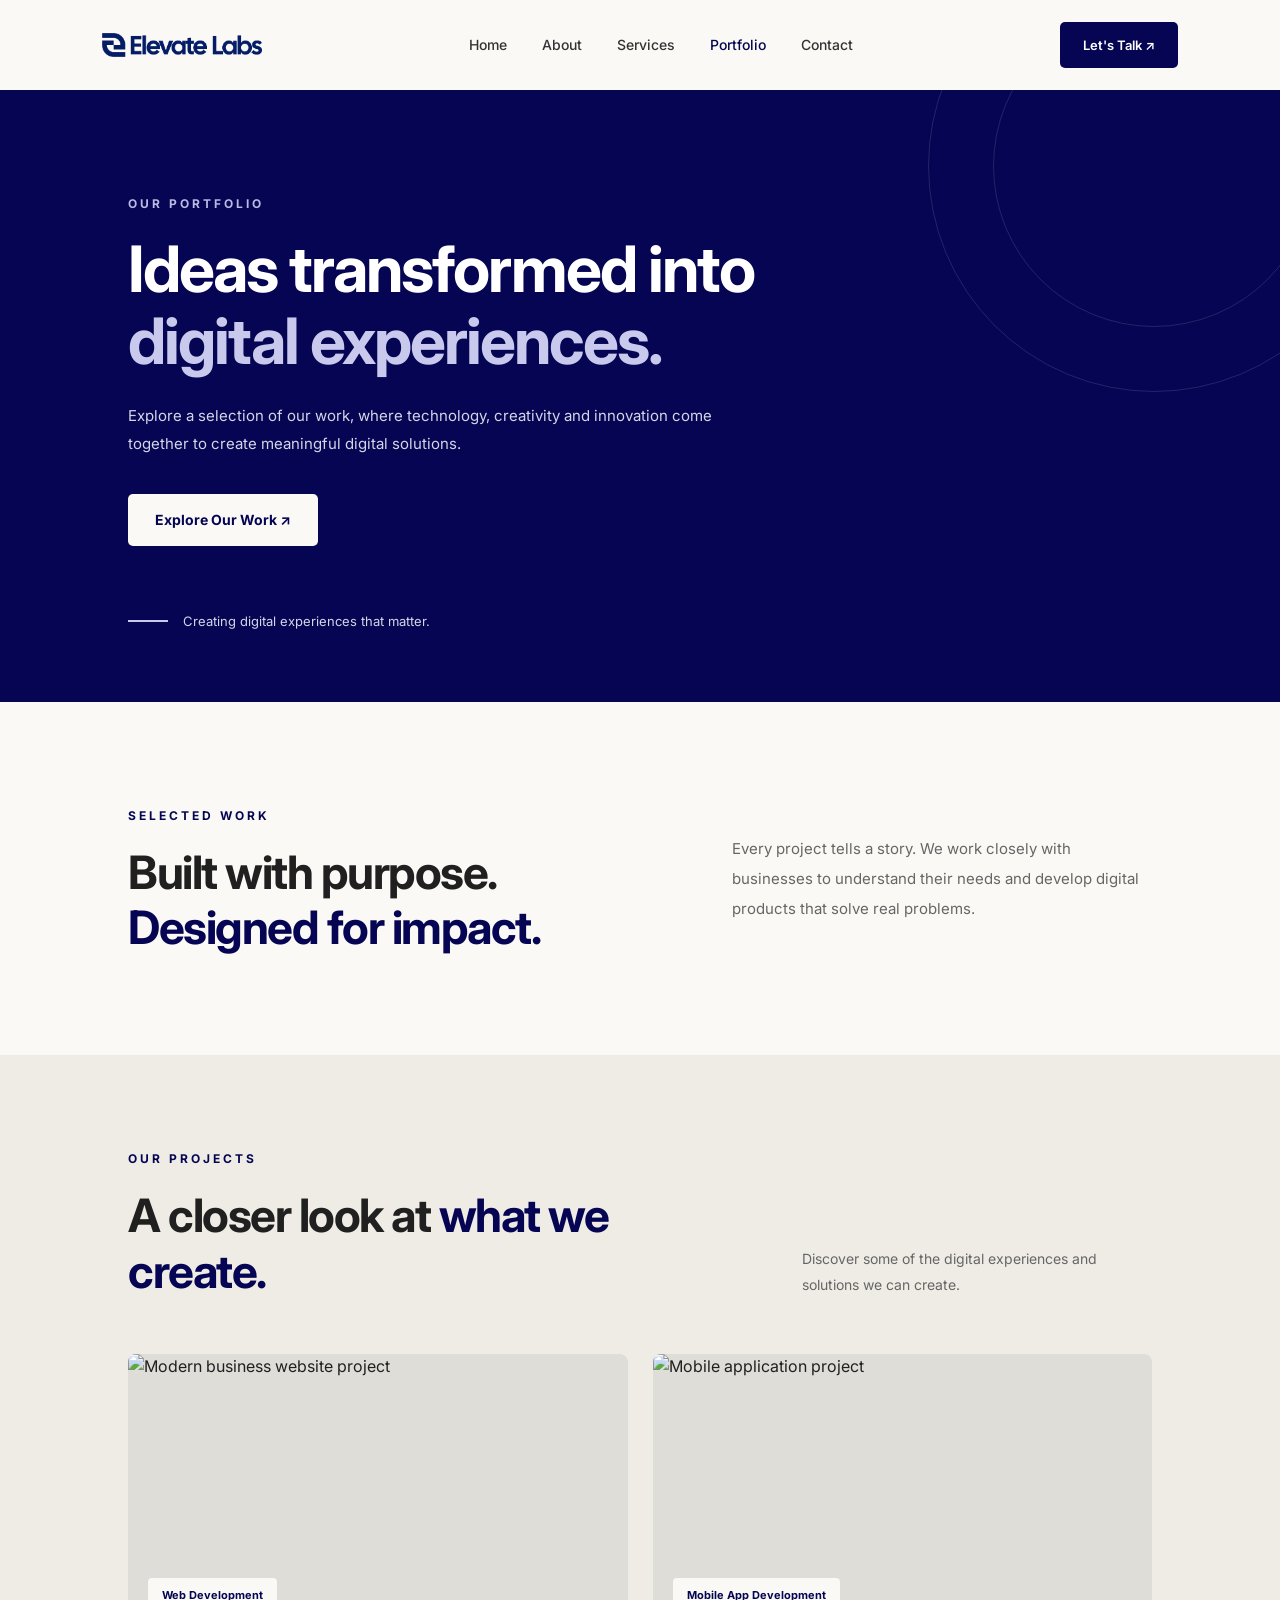
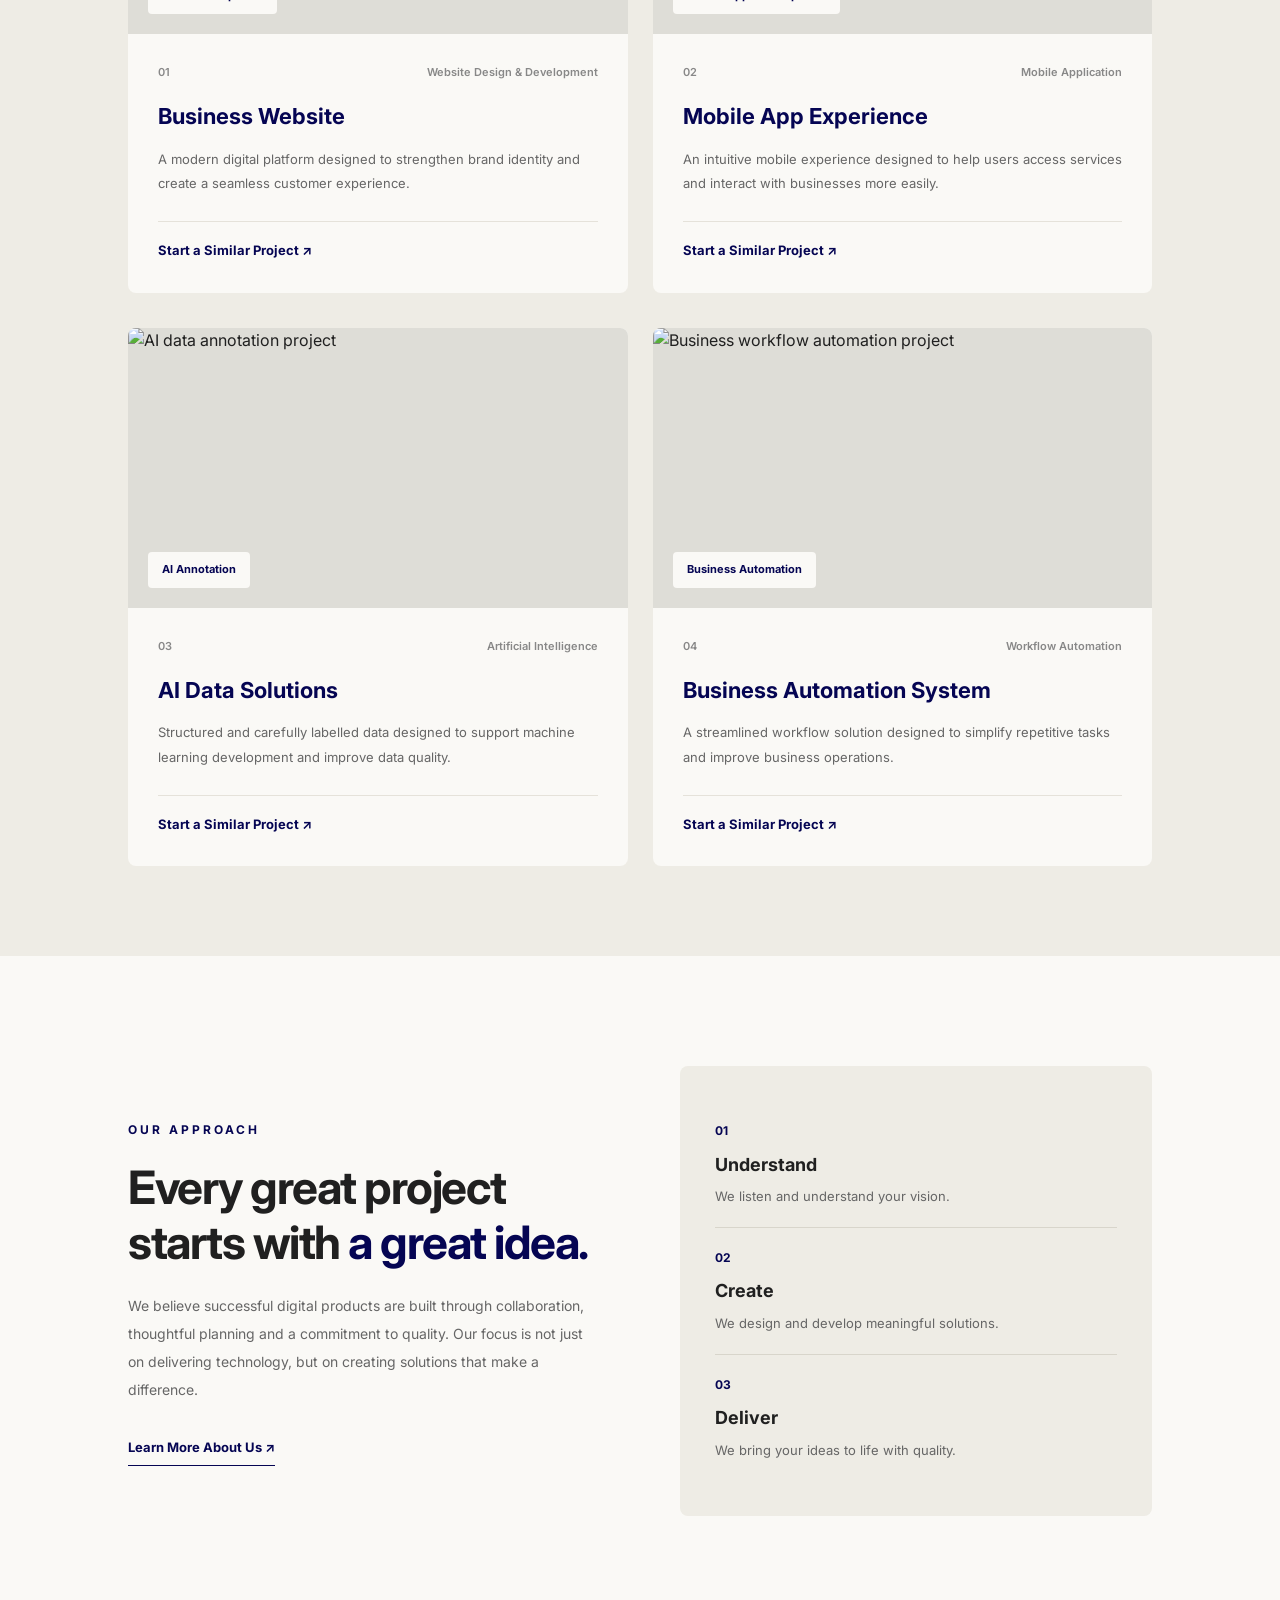
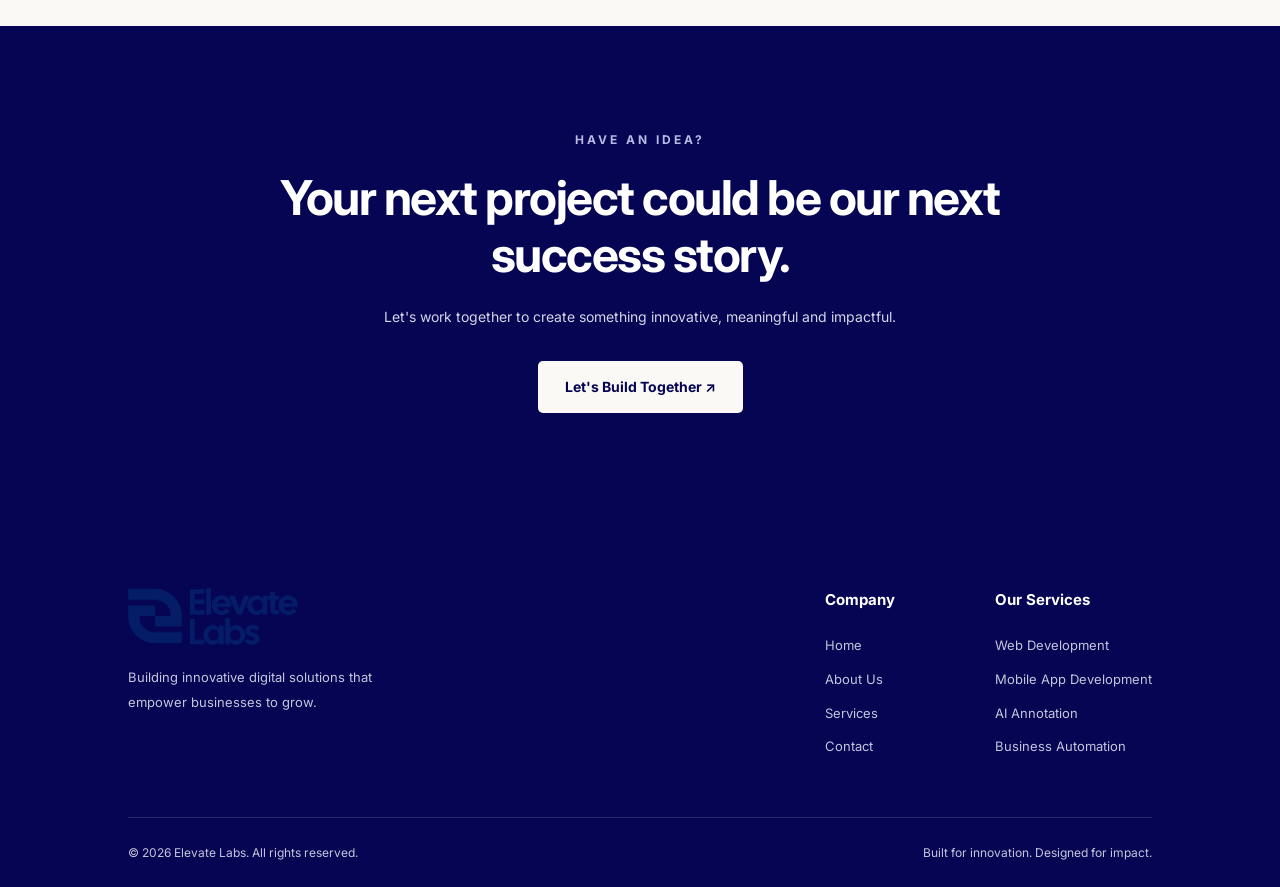
==== portfolio.html @ 23c3690e "last commit" ====
<!DOCTYPE html>
<html lang="en">
<head>
    <meta charset="UTF-8">
    <meta name="viewport" content="width=device-width, initial-scale=1.0">

    <title>Our Portfolio | Elevate Labs</title>

    <link rel="stylesheet" href="portfolio.css">

    <link rel="preconnect" href="https://fonts.googleapis.com">
    <link rel="preconnect" href="https://fonts.gstatic.com" crossorigin>

    <link href="https://fonts.googleapis.com/css2?family=Inter:wght@400;500;600;700;800&display=swap" rel="stylesheet">
</head>

<body>

    <!-- NAVBAR -->
    <header class="navbar">

        <a href="index.html" class="logo">
            <img src="image/Primary Logo Dark.png" alt="Elevate Labs Logo">
        </a>

        <nav>
            <a href="index.html">Home</a>
            <a href="about.html">About</a>
            <a href="services.html">Services</a>
            <a href="portfolio.html" class="active">Portfolio</a>
            <a href="contact.html">Contact</a>
        </nav>

        <a href="contact.html" class="nav-btn">Let's Talk ↗</a>

    </header>


    <!-- PORTFOLIO HERO -->
    <section class="portfolio-hero">

        <div class="portfolio-hero-content">

            <span class="subtitle">OUR PORTFOLIO</span>

            <h1>
                Ideas transformed
                into <span>digital experiences.</span>
            </h1>

            <p>
                Explore a selection of our work, where technology,
                creativity and innovation come together to create
                meaningful digital solutions.
            </p>

            <a href="#projects" class="primary-btn">
                Explore Our Work ↗
            </a>

        </div>

        <div class="hero-bottom">
            <span></span>
            <p>Creating digital experiences that matter.</p>
        </div>

    </section>


    <!-- PORTFOLIO INTRO -->
    <section class="portfolio-intro">

        <div class="intro-heading">

            <span class="subtitle">SELECTED WORK</span>

            <h2>
                Built with purpose.
                <span>Designed for impact.</span>
            </h2>

        </div>

        <div class="intro-description">

            <p>
                Every project tells a story. We work closely with
                businesses to understand their needs and develop
                digital products that solve real problems.
            </p>

        </div>

    </section>


    <!-- PROJECTS SECTION -->
    <section class="projects-section" id="projects">

        <div class="projects-heading">

            <div>
                <span class="subtitle">OUR PROJECTS</span>

                <h2>
                    A closer look at
                    <span>what we create.</span>
                </h2>
            </div>

            <p>
                Discover some of the digital experiences
                and solutions we can create.
            </p>

        </div>


        <!-- PROJECT GRID -->
        <div class="projects-grid">


            <!-- PROJECT ONE -->
            <article class="project-card">

                <div class="project-image">

                    <img
                        src="assets/images/project-one.jpg"
                        alt="Modern business website project"
                    >

                    <span class="project-category">Web Development</span>

                </div>

                <div class="project-content">

                    <div class="project-meta">
                        <span>01</span>
                        <span>Website Design & Development</span>
                    </div>

                    <h3>Business Website</h3>

                    <p>
                        A modern digital platform designed to
                        strengthen brand identity and create
                        a seamless customer experience.
                    </p>

                    <a href="contact.html" class="project-link">
                        Start a Similar Project ↗
                    </a>

                </div>

            </article>


            <!-- PROJECT TWO -->
            <article class="project-card">

                <div class="project-image">

                    <img
                        src="assets/images/project-two.jpg"
                        alt="Mobile application project"
                    >

                    <span class="project-category">Mobile App Development</span>

                </div>

                <div class="project-content">

                    <div class="project-meta">
                        <span>02</span>
                        <span>Mobile Application</span>
                    </div>

                    <h3>Mobile App Experience</h3>

                    <p>
                        An intuitive mobile experience designed
                        to help users access services and interact
                        with businesses more easily.
                    </p>

                    <a href="contact.html" class="project-link">
                        Start a Similar Project ↗
                    </a>

                </div>

            </article>


            <!-- PROJECT THREE -->
            <article class="project-card">

                <div class="project-image">

                    <img
                        src="assets/images/project-three.jpg"
                        alt="AI data annotation project"
                    >

                    <span class="project-category">AI Annotation</span>

                </div>

                <div class="project-content">

                    <div class="project-meta">
                        <span>03</span>
                        <span>Artificial Intelligence</span>
                    </div>

                    <h3>AI Data Solutions</h3>

                    <p>
                        Structured and carefully labelled data
                        designed to support machine learning
                        development and improve data quality.
                    </p>

                    <a href="contact.html" class="project-link">
                        Start a Similar Project ↗
                    </a>

                </div>

            </article>


            <!-- PROJECT FOUR -->
            <article class="project-card">

                <div class="project-image">

                    <img
                        src="assets/images/project-four.jpg"
                        alt="Business workflow automation project"
                    >

                    <span class="project-category">Business Automation</span>

                </div>

                <div class="project-content">

                    <div class="project-meta">
                        <span>04</span>
                        <span>Workflow Automation</span>
                    </div>

                    <h3>Business Automation System</h3>

                    <p>
                        A streamlined workflow solution designed
                        to simplify repetitive tasks and improve
                        business operations.
                    </p>

                    <a href="contact.html" class="project-link">
                        Start a Similar Project ↗
                    </a>

                </div>

            </article>


        </div>

    </section>


    <!-- OUR APPROACH -->
    <section class="portfolio-approach">

        <div class="approach-content">

            <span class="subtitle">OUR APPROACH</span>

            <h2>
                Every great project
                starts with <span>a great idea.</span>
            </h2>

            <p>
                We believe successful digital products are built
                through collaboration, thoughtful planning and
                a commitment to quality. Our focus is not just
                on delivering technology, but on creating
                solutions that make a difference.
            </p>

            <a href="about.html" class="approach-link">
                Learn More About Us ↗
            </a>

        </div>

        <div class="approach-box">

            <div class="approach-item">
                <span>01</span>
                <h3>Understand</h3>
                <p>We listen and understand your vision.</p>
            </div>

            <div class="approach-item">
                <span>02</span>
                <h3>Create</h3>
                <p>We design and develop meaningful solutions.</p>
            </div>

            <div class="approach-item">
                <span>03</span>
                <h3>Deliver</h3>
                <p>We bring your ideas to life with quality.</p>
            </div>

        </div>

    </section>


    <!-- CTA SECTION -->
    <section class="portfolio-cta">

        <span class="subtitle">HAVE AN IDEA?</span>

        <h2>
            Your next project
            could be our next success story.
        </h2>

        <p>
            Let's work together to create something
            innovative, meaningful and impactful.
        </p>

        <a href="contact.html" class="primary-btn">
            Let's Build Together ↗
        </a>

    </section>


    <!-- FOOTER -->
    <footer class="footer">

        <div class="footer-top">

            <div class="footer-brand">

                <a href="index.html">
                    <img src="image/Secondary Logo Dark.png" alt="Elevate Labs">
                </a>

                <p>
                    Building innovative digital solutions
                    that empower businesses to grow.
                </p>

            </div>


            <div class="footer-links">

                <div>
                    <h3>Company</h3>
                    <a href="index.html">Home</a>
                    <a href="about.html">About Us</a>
                    <a href="services.html">Services</a>
                    <a href="contact.html">Contact</a>
                </div>


                <div>
                    <h3>Our Services</h3>
                    <a href="services.html">Web Development</a>
                    <a href="services.html">Mobile App Development</a>
                    <a href="services.html">AI Annotation</a>
                    <a href="services.html">Business Automation</a>
                </div>

            </div>

        </div>


        <div class="footer-bottom">

            <p>© 2026 Elevate Labs. All rights reserved.</p>

            <p>Built for innovation. Designed for impact.</p>

        </div>

    </footer>

</body>
</html>
---- portfolio.css ----
/* =========================
   GENERAL STYLING
========================= */

* {
    margin: 0;
    padding: 0;
    box-sizing: border-box;
}

html {
    scroll-behavior: smooth;
    overflow-x: hidden;
}

body {
    font-family: 'Inter', sans-serif;
    background: #faf9f6;
    color: #202020;
    line-height: 1.6;
    overflow-x: hidden;
}

a {
    text-decoration: none;
    color: inherit;
}

img {
    display: block;
    max-width: 100%;
}


/* =========================
   NAVBAR
========================= */

.navbar {
    width: 100%;
    min-height: 90px;
    padding: 20px 8%;
    display: flex;
    align-items: center;
    justify-content: space-between;
    background: #faf9f6;
    position: relative;
    z-index: 10;
}

.logo img {
    width: 160px;
}

.navbar nav {
    display: flex;
    align-items: center;
    gap: 35px;
}

.navbar nav a {
    font-size: 14px;
    font-weight: 500;
    color: #333;
    transition: 0.3s ease;
}

.navbar nav a:hover,
.navbar nav a.active {
    color: rgb(5, 5, 83);
}

.nav-btn {
    padding: 13px 23px;
    background: rgb(5, 5, 83);
    color: white;
    border-radius: 5px;
    font-size: 13px;
    font-weight: 600;
    transition: 0.3s ease;
}

.nav-btn:hover {
    background: #17176d;
    transform: translateY(-3px);
}


/* =========================
   PORTFOLIO HERO
========================= */

.portfolio-hero {
    min-height: 520px;
    padding: 100px 10% 70px;
    background: rgb(5, 5, 83);
    color: white;
    display: flex;
    flex-direction: column;
    justify-content: center;
    position: relative;
    overflow: hidden;
}

.portfolio-hero::before {
    content: "";
    position: absolute;
    width: 450px;
    height: 450px;
    border: 1px solid rgba(255, 255, 255, 0.12);
    border-radius: 50%;
    right: -100px;
    top: -150px;
}

.portfolio-hero::after {
    content: "";
    position: absolute;
    width: 320px;
    height: 320px;
    border: 1px solid rgba(255, 255, 255, 0.12);
    border-radius: 50%;
    right: -35px;
    top: -85px;
}

.portfolio-hero-content {
    max-width: 800px;
    position: relative;
    z-index: 2;
}

.subtitle {
    display: inline-block;
    color: #b9b9e4;
    font-size: 12px;
    font-weight: 700;
    letter-spacing: 3px;
    margin-bottom: 20px;
}

.portfolio-hero h1 {
    font-size: clamp(40px, 5vw, 68px);
    line-height: 1.12;
    letter-spacing: -2px;
    margin-bottom: 25px;
}

.portfolio-hero h1 span {
    display: block;
    color: #c9c9ed;
}

.portfolio-hero-content > p {
    max-width: 600px;
    font-size: 15px;
    color: #d5d5e8;
    line-height: 1.9;
    margin-bottom: 35px;
}

.primary-btn {
    display: inline-block;
    padding: 15px 27px;
    background: #faf9f6;
    color: rgb(5, 5, 83);
    border-radius: 5px;
    font-size: 14px;
    font-weight: 700;
    transition: 0.3s ease;
}

.primary-btn:hover {
    background: #e6e4dc;
    transform: translateY(-4px);
}

.hero-bottom {
    display: flex;
    align-items: center;
    gap: 15px;
    margin-top: 65px;
    position: relative;
    z-index: 2;
}

.hero-bottom span {
    width: 40px;
    height: 2px;
    background: #c9c9ed;
}

.hero-bottom p {
    font-size: 13px;
    color: #d5d5e8;
}


/* =========================
   PORTFOLIO INTRO
========================= */

.portfolio-intro {
    padding: 100px 10%;
    display: grid;
    grid-template-columns: 1fr 0.8fr;
    gap: 80px;
    align-items: center;
}

.portfolio-intro .subtitle,
.projects-heading .subtitle,
.portfolio-approach .subtitle,
.portfolio-cta .subtitle {
    color: rgb(5, 5, 83);
}

.intro-heading h2 {
    font-size: clamp(32px, 4vw, 46px);
    line-height: 1.2;
    letter-spacing: -1.5px;
}

.intro-heading h2 span {
    color: rgb(5, 5, 83);
}

.intro-description p {
    font-size: 15px;
    color: #666;
    line-height: 2;
}


/* =========================
   PROJECTS SECTION
========================= */

.projects-section {
    padding: 90px 10%;
    background: #eeece5;
}

.projects-heading {
    display: flex;
    align-items: flex-end;
    justify-content: space-between;
    gap: 40px;
    margin-bottom: 55px;
}

.projects-heading h2 {
    max-width: 550px;
    font-size: clamp(32px, 4vw, 46px);
    line-height: 1.2;
    letter-spacing: -1.5px;
}

.projects-heading h2 span {
    color: rgb(5, 5, 83);
}

.projects-heading > p {
    max-width: 350px;
    font-size: 14px;
    color: #666;
    line-height: 1.9;
}


/* PROJECT GRID */

.projects-grid {
    display: grid;
    grid-template-columns: repeat(2, 1fr);
    gap: 35px 25px;
}

.project-card {
    background: #faf9f6;
    border-radius: 8px;
    overflow: hidden;
    transition: 0.35s ease;
}

.project-card:hover {
    transform: translateY(-7px);
    box-shadow: 0 18px 40px rgba(5, 5, 83, 0.09);
}


/* PROJECT IMAGES */

.project-image {
    height: 280px;
    position: relative;
    overflow: hidden;
    background: #deddd7;
}

.project-image img {
    width: 100%;
    height: 100%;
    object-fit: cover;
    transition: 0.5s ease;
}

.project-card:hover .project-image img {
    transform: scale(1.05);
}

.project-category {
    position: absolute;
    left: 20px;
    bottom: 20px;
    padding: 9px 14px;
    border-radius: 4px;
    background: #faf9f6;
    color: rgb(5, 5, 83);
    font-size: 11px;
    font-weight: 700;
}


/* PROJECT CONTENT */

.project-content {
    padding: 30px;
}

.project-meta {
    display: flex;
    justify-content: space-between;
    gap: 15px;
    margin-bottom: 18px;
}

.project-meta span {
    font-size: 11px;
    color: #888;
    font-weight: 600;
}

.project-content h3 {
    font-size: 22px;
    color: rgb(5, 5, 83);
    margin-bottom: 12px;
}

.project-content > p {
    font-size: 13px;
    color: #666;
    line-height: 1.9;
    margin-bottom: 25px;
}

.project-link {
    display: inline-block;
    padding-top: 18px;
    border-top: 1px solid #e5e2da;
    width: 100%;
    color: rgb(5, 5, 83);
    font-size: 13px;
    font-weight: 700;
    transition: 0.3s ease;
}

.project-link:hover {
    letter-spacing: 0.5px;
}


/* =========================
   OUR APPROACH
========================= */

.portfolio-approach {
    padding: 110px 10%;
    display: grid;
    grid-template-columns: 1fr 1fr;
    gap: 80px;
    align-items: center;
}

.approach-content h2 {
    font-size: clamp(32px, 4vw, 46px);
    line-height: 1.2;
    letter-spacing: -1.5px;
    margin-bottom: 22px;
}

.approach-content h2 span {
    color: rgb(5, 5, 83);
}

.approach-content > p {
    font-size: 14px;
    color: #666;
    line-height: 2;
    margin-bottom: 30px;
}

.approach-link {
    display: inline-block;
    color: rgb(5, 5, 83);
    font-size: 13px;
    font-weight: 700;
    border-bottom: 1px solid rgb(5, 5, 83);
    padding-bottom: 7px;
    transition: 0.3s ease;
}

.approach-link:hover {
    opacity: 0.6;
}


/* APPROACH BOX */

.approach-box {
    background: #eeece5;
    padding: 35px;
    border-radius: 8px;
}

.approach-item {
    padding: 20px 0;
    border-bottom: 1px solid #d8d5cb;
}

.approach-item:last-child {
    border-bottom: none;
}

.approach-item span {
    display: block;
    color: rgb(5, 5, 83);
    font-size: 12px;
    font-weight: 700;
    margin-bottom: 10px;
}

.approach-item h3 {
    font-size: 18px;
    margin-bottom: 7px;
}

.approach-item p {
    font-size: 13px;
    color: #666;
}


/* =========================
   CTA SECTION
========================= */

.portfolio-cta {
    background: rgb(5, 5, 83);
    color: white;
    padding: 100px 10%;
    text-align: center;
}

.portfolio-cta .subtitle {
    color: #b9b9e4;
}

.portfolio-cta h2 {
    max-width: 750px;
    margin: 0 auto 20px;
    font-size: clamp(32px, 4vw, 48px);
    line-height: 1.2;
    letter-spacing: -1.5px;
}

.portfolio-cta > p {
    max-width: 550px;
    margin: 0 auto 30px;
    font-size: 14px;
    color: #d5d5e8;
    line-height: 1.9;
}


/* =========================
   FOOTER
========================= */

.footer {
    background: rgb(5, 5, 83);
    color: white;
    padding: 75px 10% 25px;
}

.footer-top {
    display: flex;
    justify-content: space-between;
    gap: 60px;
    padding-bottom: 60px;
}

.footer-brand {
    max-width: 300px;
}

.footer-brand img {
    width: 170px;
    max-width: 100%;
    margin-bottom: 20px;
}

.footer-brand p {
    color: #c5c5dd;
    font-size: 13px;
    line-height: 1.9;
}

.footer-links {
    display: flex;
    gap: 100px;
}

.footer-links div {
    display: flex;
    flex-direction: column;
    gap: 13px;
}

.footer-links h3 {
    font-size: 15px;
    margin-bottom: 10px;
}

.footer-links a {
    font-size: 13px;
    color: #c5c5dd;
    transition: 0.3s ease;
}

.footer-links a:hover {
    color: white;
    transform: translateX(4px);
}

.footer-bottom {
    border-top: 1px solid rgba(255, 255, 255, 0.15);
    padding-top: 25px;
    display: flex;
    justify-content: space-between;
    gap: 20px;
}

.footer-bottom p {
    font-size: 12px;
    color: #c5c5dd;
}


/* =========================
   TABLET RESPONSIVENESS
========================= */

@media (max-width: 992px) {

    .navbar {
        padding: 20px 5%;
    }

    .navbar nav {
        gap: 20px;
    }

    .portfolio-intro,
    .projects-section,
    .portfolio-approach {
        padding-left: 6%;
        padding-right: 6%;
    }

    .portfolio-intro {
        gap: 40px;
    }

    .portfolio-approach {
        gap: 40px;
    }

    .project-image {
        height: 230px;
    }

    .footer {
        padding-left: 6%;
        padding-right: 6%;
    }

    .footer-links {
        gap: 50px;
    }
}


/* =========================
   MOBILE RESPONSIVENESS
========================= */

@media (max-width: 768px) {

    .navbar {
        padding: 18px 5%;
        flex-wrap: wrap;
        gap: 18px;
    }

    .logo img {
        width: 130px;
    }

    .navbar nav {
        width: 100%;
        order: 3;
        justify-content: center;
        gap: 20px;
        flex-wrap: wrap;
    }

    .navbar nav a {
        font-size: 12px;
    }

    .nav-btn {
        padding: 10px 15px;
        font-size: 12px;
    }

    .portfolio-hero {
        min-height: 450px;
        padding: 80px 7%;
    }

    .portfolio-hero h1 {
        letter-spacing: -1px;
    }

    .portfolio-intro {
        grid-template-columns: 1fr;
        gap: 25px;
        padding: 75px 7%;
    }

    .projects-section {
        padding: 75px 7%;
    }

    .projects-heading {
        flex-direction: column;
        align-items: flex-start;
        gap: 20px;
    }

    .projects-grid {
        grid-template-columns: 1fr;
    }

    .project-image {
        height: 280px;
    }

    .portfolio-approach {
        grid-template-columns: 1fr;
        gap: 40px;
        padding: 80px 7%;
    }

    .portfolio-cta {
        padding: 75px 7%;
    }

    .footer {
        padding: 60px 7% 25px;
    }

    .footer-top {
        flex-direction: column;
        gap: 45px;
    }

    .footer-links {
        gap: 70px;
    }
}


/* =========================
   SMALL MOBILE SCREENS
========================= */

@media (max-width: 480px) {

    .navbar {
        padding: 16px 5%;
    }

    .navbar nav {
        gap: 13px;
    }

    .navbar nav a {
        font-size: 11px;
    }

    .nav-btn {
        padding: 9px 12px;
        font-size: 11px;
    }

    .portfolio-hero {
        padding: 70px 6%;
    }

    .portfolio-hero h1 {
        font-size: 37px;
    }

    .portfolio-hero-content > p {
        font-size: 13px;
    }

    .portfolio-intro {
        padding: 65px 6%;
    }

    .intro-heading h2 {
        font-size: 34px;
    }

    .projects-section {
        padding: 65px 6%;
    }

    .projects-heading h2 {
        font-size: 34px;
    }

    .project-image {
        height: 220px;
    }

    .project-content {
        padding: 23px 20px;
    }

    .project-content h3 {
        font-size: 20px;
    }

    .project-meta {
        flex-wrap: wrap;
    }

    .portfolio-approach {
        padding: 70px 6%;
    }

    .approach-box {
        padding: 25px;
    }

    .portfolio-cta {
        padding: 65px 6%;
    }

    .portfolio-cta h2 {
        font-size: 32px;
    }

    .footer-links {
        gap: 35px;
    }

    .footer-bottom {
        flex-direction: column;
        gap: 10px;
    }
}


/* =========================
   ACCESSIBILITY
========================= */

a:focus-visible {
    outline: 2px solid #7777d8;
    outline-offset: 4px;
}


/* =========================
   REDUCE MOTION
========================= */

@media (prefers-reduced-motion: reduce) {

    *,
    *::before,
    *::after {
        scroll-behavior: auto !important;
        transition-duration: 0.01ms !important;
        animation-duration: 0.01ms !important;
    }

}
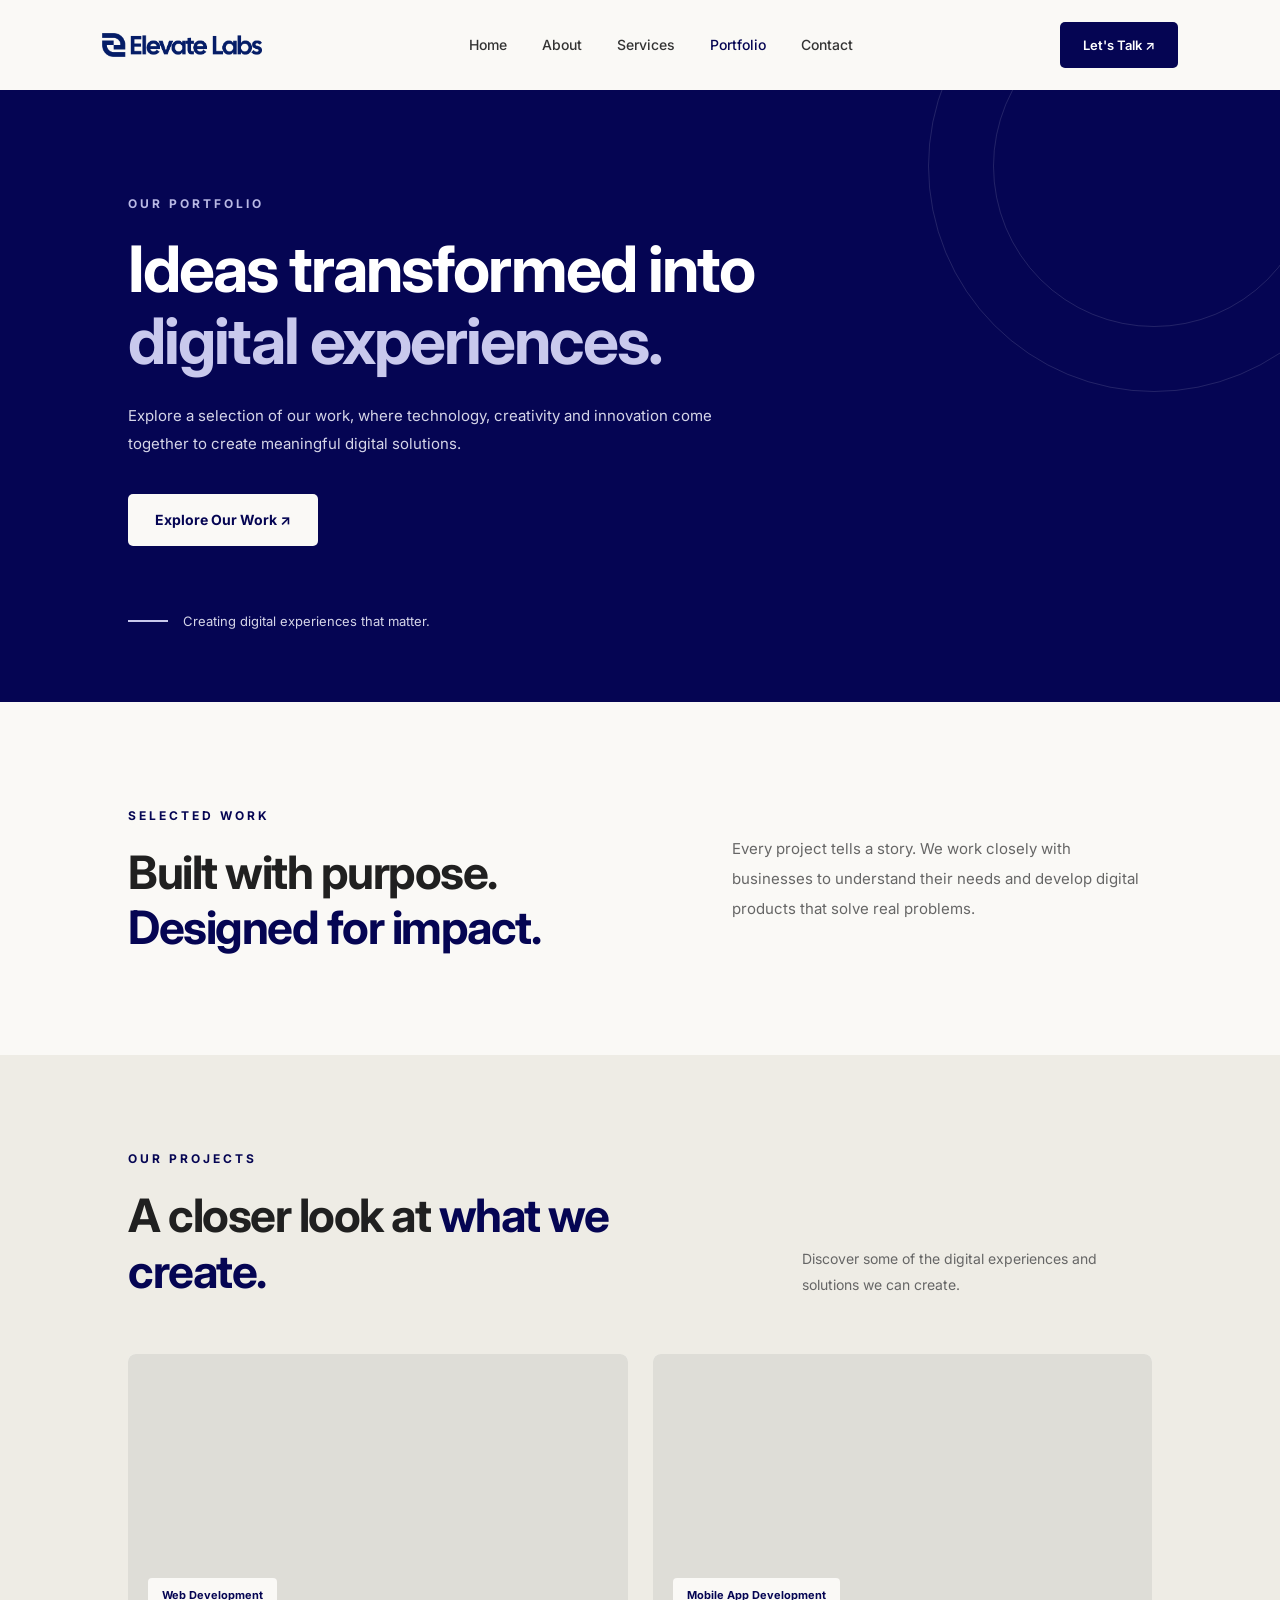
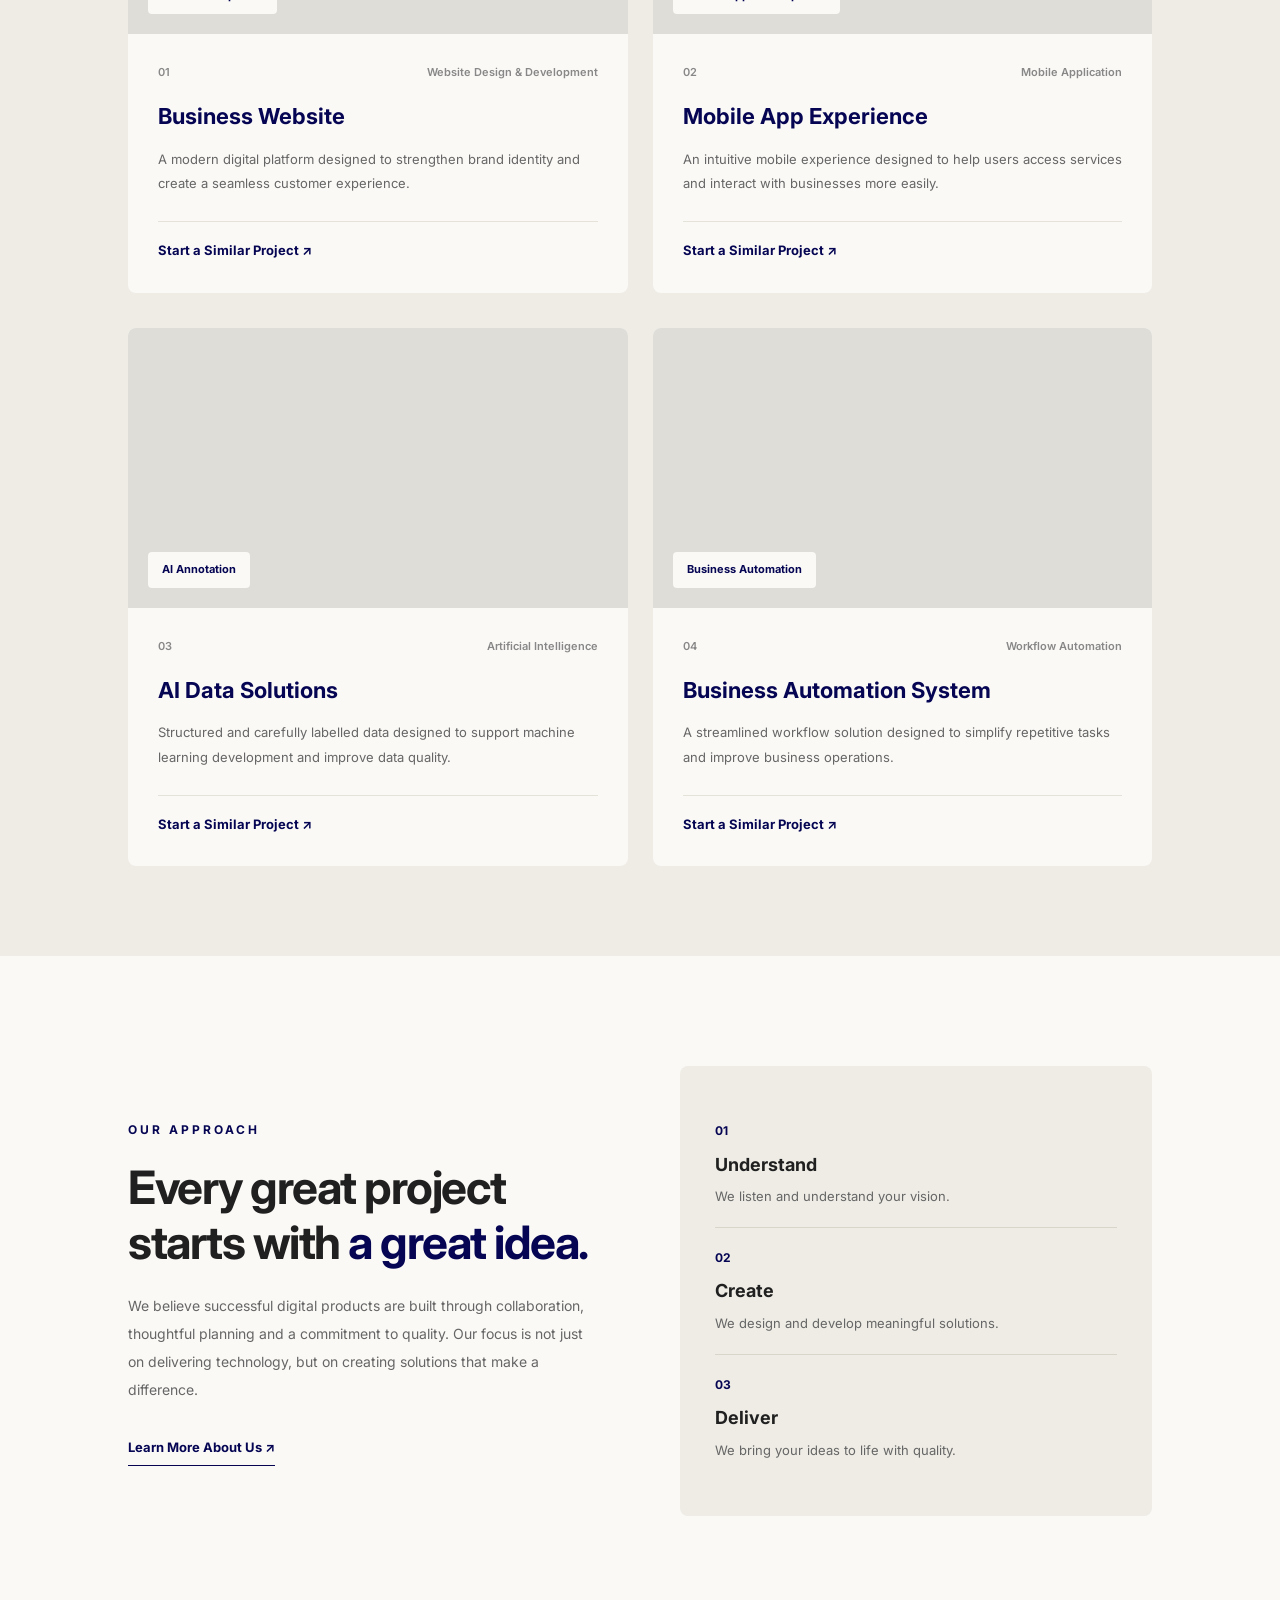
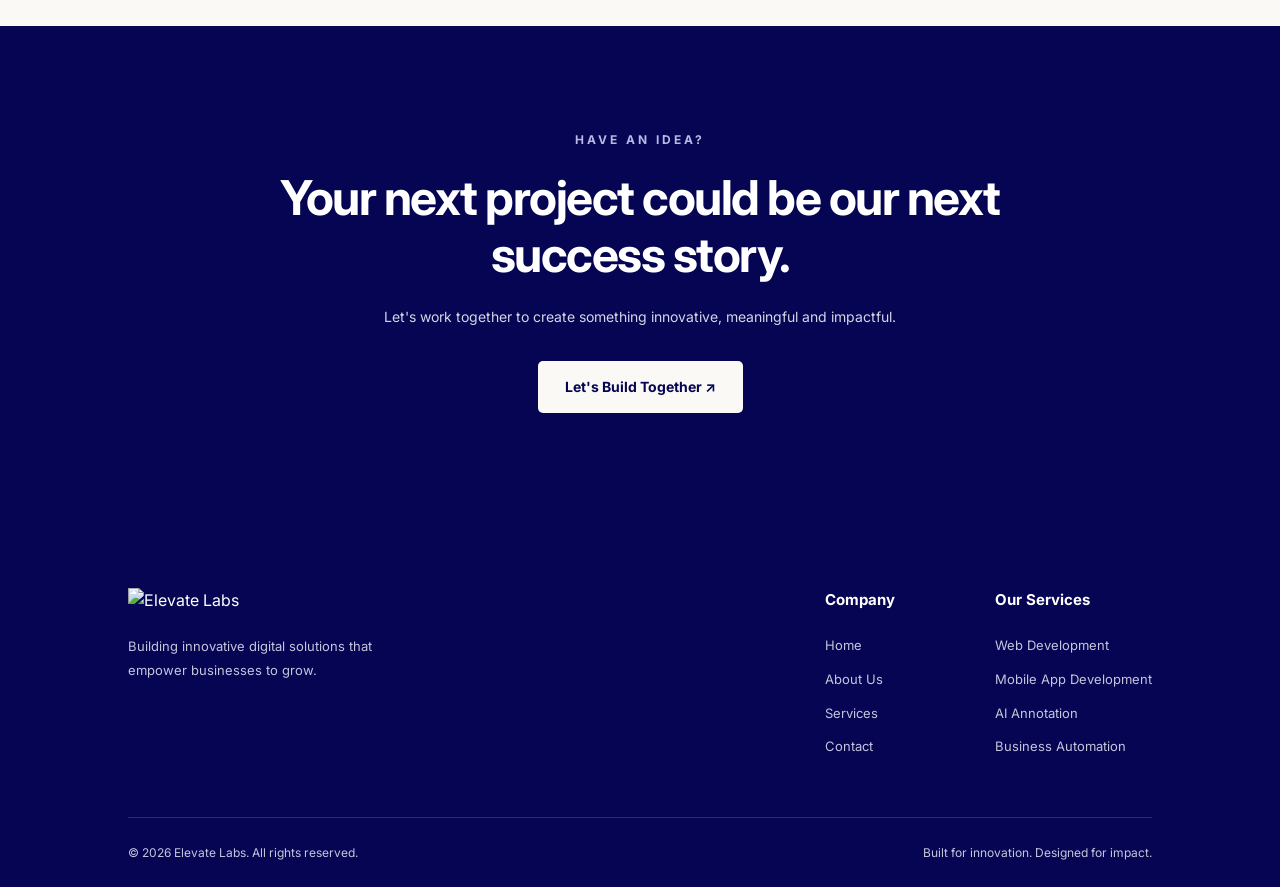
==== commit 3f2c123b: "footer changes" ====
--- a/portfolio.html
+++ b/portfolio.html
@@ -126,11 +126,10 @@
             <article class="project-card">
 
                 <div class="project-image">
-
-                    <img
+                    <!-- <img
                         src="assets/images/project-one.jpg"
                         alt="Modern business website project"
-                    >
+                    > -->
 
                     <span class="project-category">Web Development</span>
 
@@ -155,7 +154,7 @@
                         Start a Similar Project ↗
                     </a>
 
-                </div>
+                </div> 
 
             </article>
 
@@ -165,10 +164,10 @@
 
                 <div class="project-image">
 
-                    <img
-                        src="assets/images/project-two.jpg"
+                    <!-- <img
+                        src="assets/image/product-two.jpg"
                         alt="Mobile application project"
-                    >
+                    > -->
 
                     <span class="project-category">Mobile App Development</span>
 
@@ -203,10 +202,10 @@
 
                 <div class="project-image">
 
-                    <img
+                    <!-- <img
                         src="assets/images/project-three.jpg"
                         alt="AI data annotation project"
-                    >
+                    > -->
 
                     <span class="project-category">AI Annotation</span>
 
@@ -241,10 +240,10 @@
 
                 <div class="project-image">
 
-                    <img
+                    <!-- <img
                         src="assets/images/project-four.jpg"
                         alt="Business workflow automation project"
-                    >
+                    > -->
 
                     <span class="project-category">Business Automation</span>
 
@@ -360,7 +359,7 @@
             <div class="footer-brand">
 
                 <a href="index.html">
-                    <img src="image/Secondary Logo Dark.png" alt="Elevate Labs">
+                    <img src="image/Secondary Logo white.png" alt="Elevate Labs">
                 </a>
 
                 <p>
